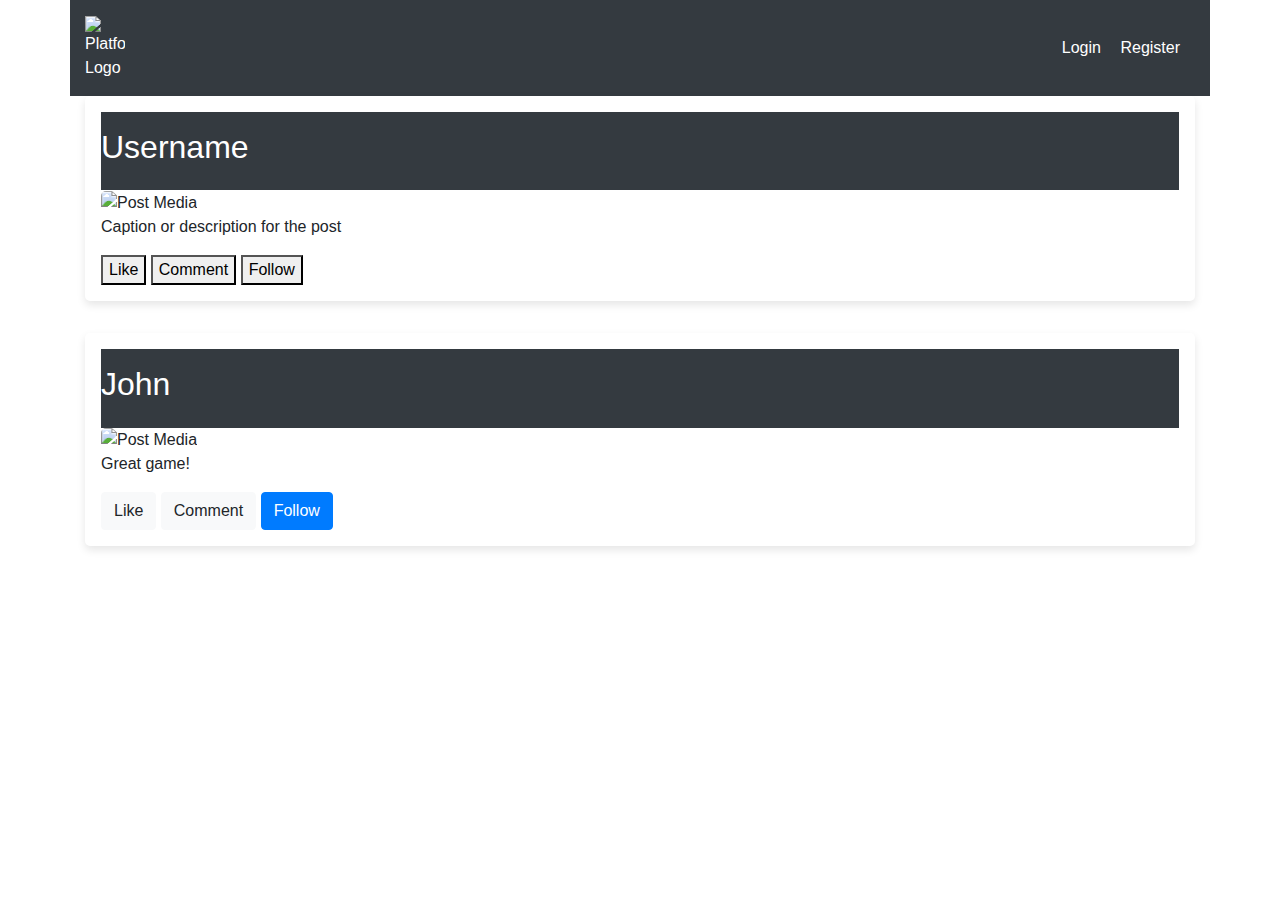
==== frontend/index.html @ 4f9e3a40 "first commit" ====
<!DOCTYPE html>
<html lang="en">

<head>
    <meta charset="UTF-8">
    <meta name="viewport" content="width=device-width, initial-scale=1.0">
    <title>Sports Media Platform</title>
    <link rel="stylesheet" href="css/styles.css">
    <link rel="stylesheet" href="https://maxcdn.bootstrapcdn.com/bootstrap/4.5.2/css/bootstrap.min.css">
    <script src="https://ajax.googleapis.com/ajax/libs/jquery/3.5.1/jquery.min.js"></script>
    <script src="https://cdnjs.cloudflare.com/ajax/libs/popper.js/1.16.0/umd/popper.min.js"></script>
    <script src="https://maxcdn.bootstrapcdn.com/bootstrap/4.5.2/js/bootstrap.min.js"></script>
</head>

<body>

<header class="container d-flex justify-content-between align-items-center">
    <img src="assets/logo.png" alt="Platform Logo">
    <nav>
        <a href="login.html">Login</a>
        <a href="register.html">Register</a>
    </nav>
</header>

<main>
    <!-- This section can be populated dynamically using JS to fetch and display posts -->
    <section id="posts-feed" class="container">
        <!-- Example post structure -->
        <article class="post">
            <header>
                <h2>Username</h2>
            </header>
            <img src="link_to_image_or_video_thumbnail" alt="Post Media">
            <p>Caption or description for the post</p>
            <footer>
                <button>Like</button>
                <button>Comment</button>
                <button>Follow</button>
            </footer>
        </article>
        <!-- Repeat for other posts -->
    </section>
</main>

<script src="js/app.js"></script>
</body>
</html>
---- frontend/css/styles.css ----
body {
    background-color: #f9f9f9;
}

header {
    background-color: #343a40; /* Bootstrap's dark grey */
    color: white;
    padding: 1rem 0;
}

header img {
    width: 40px;
    margin-right: 1rem;
}

nav a {
    color: white;
    margin-right: 15px;
}

.post {
    background-color: white;
    border-radius: 5px;
    margin-bottom: 2rem;
    padding: 1rem;
    box-shadow: 0 4px 8px rgba(0, 0, 0, 0.1);
}

.post img {
    max-width: 100%;
    border-radius: 5px;
}

form {
    max-width: 400px;
    margin: 2rem auto;
    padding: 2rem;
    background-color: white;
    border-radius: 5px;
    box-shadow: 0 4px 8px rgba(0, 0, 0, 0.1);
}
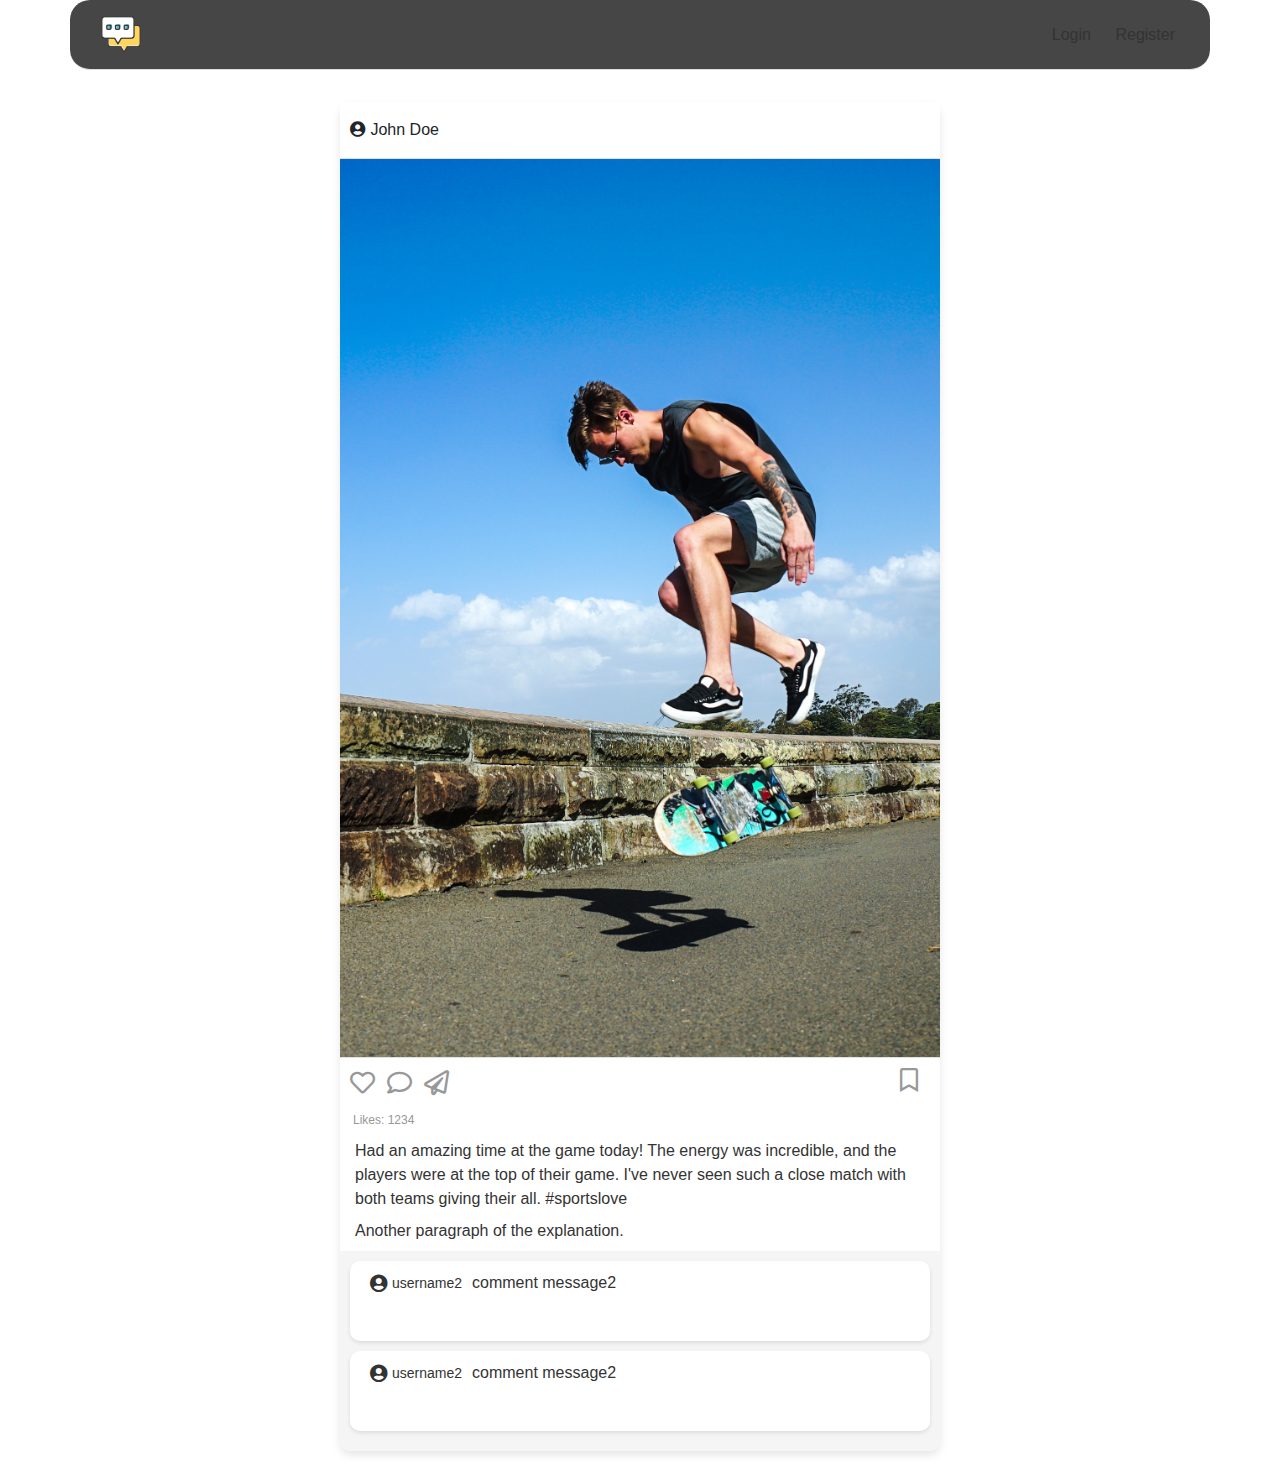
==== commit dc138ce9: "logo and design get better" ====
--- a/frontend/index.html
+++ b/frontend/index.html
@@ -7,6 +7,7 @@
     <title>Sports Media Platform</title>
     <link rel="stylesheet" href="css/styles.css">
     <link rel="stylesheet" href="https://maxcdn.bootstrapcdn.com/bootstrap/4.5.2/css/bootstrap.min.css">
+    <link rel="stylesheet" href="https://cdnjs.cloudflare.com/ajax/libs/font-awesome/5.15.3/css/all.min.css">
     <script src="https://ajax.googleapis.com/ajax/libs/jquery/3.5.1/jquery.min.js"></script>
     <script src="https://cdnjs.cloudflare.com/ajax/libs/popper.js/1.16.0/umd/popper.min.js"></script>
     <script src="https://maxcdn.bootstrapcdn.com/bootstrap/4.5.2/js/bootstrap.min.js"></script>
@@ -14,34 +15,67 @@
 
 <body>
 
-<header class="container d-flex justify-content-between align-items-center">
-    <img src="assets/logo.png" alt="Platform Logo">
-    <nav>
-        <a href="login.html">Login</a>
-        <a href="register.html">Register</a>
-    </nav>
-</header>
+    <header class="navigator container d-flex justify-content-between align-items-center py-3">
+        <img src="assets/logo.png" alt="Platform Logo" class="img-fluid">
+        <nav>
+            <a href="login.html">Login</a>
+            <a href="register.html">Register</a>
+        </nav>
+    </header>   
+    
 
 <main>
-    <!-- This section can be populated dynamically using JS to fetch and display posts -->
+    <!-- This section can be populated dynamically using JS -->
     <section id="posts-feed" class="container">
-        <!-- Example post structure -->
+        <!-- Sample Post -->
         <article class="post">
-            <header>
-                <h2>Username</h2>
+            <header class="post-header d-flex justify-content-start align-items-center">
+                <div class="user-info">
+                    <i class="fa fa-user-circle"></i>
+                    John Doe
+                </div>
             </header>
-            <img src="link_to_image_or_video_thumbnail" alt="Post Media">
-            <p>Caption or description for the post</p>
-            <footer>
-                <button>Like</button>
-                <button>Comment</button>
-                <button>Follow</button>
-            </footer>
-        </article>
-        <!-- Repeat for other posts -->
+            <div class="post-content">
+                <img src="assets/post1.jpg" alt="Post Media">
+                <div class="post-icons">
+                    <div class="left-icons">
+                        <i class="far fa-heart"></i>
+                        <i class="far fa-comment"></i>
+                        <i class="far fa-paper-plane"></i>
+                    </div>
+                    <div class="right-icon">
+                        <i class="far fa-bookmark"></i>
+                    </div>
+                </div>
+                <p class="likes-count">Likes: 1234</p>
+                <div class="post-description">
+                    <p>Had an amazing time at the game today! The energy was incredible, and the players were at the top of their game. I've never seen such a close match with both teams giving their all. #sportslove</p>
+                    <p>Another paragraph of the explanation.</p>
+                </div>
+                <div class="post-comments">
+                    <div class="comment-box">                    
+                        <div class="comment">
+                            <div class="user-info">
+                                <i class="fa fa-user-circle"></i>
+                                <p>username2</p>
+                            </div>
+                            <p>comment message2</p>
+                        </div>
+                    </div>
+                    <div class="comment-box">                    
+                        <div class="comment">
+                            <div class="user-info">
+                                <i class="fa fa-user-circle"></i>
+                                <p>username2</p>
+                            </div>
+                            <p>comment message2</p>
+                        </div>
+                    </div>
+                </div>
+            </div>
+        </article>  
     </section>
 </main>
 
-<script src="js/app.js"></script>
 </body>
 </html>
--- a/frontend/css/styles.css
+++ b/frontend/css/styles.css
@@ -1,41 +1,149 @@
+/* Updated styles */
 body {
-    background-color: #f9f9f9;
+    background-color: #f0f0f0;
+    font-family: 'Arial', sans-serif;
 }
 
-header {
-    background-color: #343a40; /* Bootstrap's dark grey */
-    color: white;
+.navigator {
+    background-color: #464646;
     padding: 1rem 0;
+    border-radius: 20px;
+    border-bottom: 1px solid #e0e0e0;
+    display: flex;
+    justify-content: space-between;
+    align-items: center;
+}
+
+.post-header {
+    background-color: #ffffff;
+    padding: 1rem 0;
+    border-bottom: 1px solid #e0e0e0;
+    display: flex;
+    justify-content: space-between;
+    align-items: center;
+}
+
+.user-info{
+    padding-left: 10px;
 }
 
 header img {
     width: 40px;
-    margin-right: 1rem;
+    margin: 0 1rem;
 }
 
 nav a {
-    color: white;
-    margin-right: 15px;
+    color: #333;
+    margin-right: 20px;
+    text-decoration: none;
+}
+
+nav a:hover {
+    text-decoration: underline;
 }
 
 .post {
     background-color: white;
-    border-radius: 5px;
-    margin-bottom: 2rem;
-    padding: 1rem;
+    border-radius: 10px;
     box-shadow: 0 4px 8px rgba(0, 0, 0, 0.1);
+    max-width: 600px;
+    margin: 2rem auto;
+    position: relative;
 }
 
 .post img {
-    max-width: 100%;
-    border-radius: 5px;
+    width: 100%;    
+    border-radius: 0;
+    display: block;
 }
 
-form {
-    max-width: 400px;
-    margin: 2rem auto;
-    padding: 2rem;
+.post-icons {
+    display: flex;
+    justify-content: space-between;
+    align-items: center;
+    padding: 10px;
+    background-color: #ffffff;
+    border-top: 1px solid #e0e0e0;
+}
+
+.post-icons .left-icons {
+    display: flex;
+    align-items: center;
+}
+
+.post-icons i {
+    font-size: 25px;
+    margin-right: 12px;
+    color: #989898;    
+    cursor: pointer;
+}
+
+.post-icons .right-icon i {
+    font-size: 24px;
+    cursor: pointer;
+}
+
+.likes-count {
+    margin: 5px 0px 10px 13px ;
+    color: #979797;
+    font-size: 12px;
+}
+
+.post-description {
+    padding: 0 15px;
+    color: #333;
+}
+
+.post-description p {
+    margin-bottom: 8px;
+}
+
+.post-comments {
+    background-color: #f5f5f5;
+    border-radius: 0 0 10px 10px;
+    padding: 10px;
+}
+
+.comment-box {
     background-color: white;
-    border-radius: 5px;
-    box-shadow: 0 4px 8px rgba(0, 0, 0, 0.1);
+    min-height: 80px;
+    border-radius: 10px;
+    padding: 10px;
+    margin-bottom: 10px;
+    box-shadow: 0 2px 4px rgba(0, 0, 0, 0.1);
 }
+
+.comment {
+    display: flex;
+    align-items: center;
+    margin-bottom: 10px;
+}
+
+.comment i {
+    font-size: 20px;
+    margin-right: 10px;
+}
+
+.comment .user-info {
+    display: flex;
+    align-items: center;
+    margin-right: 10px;
+}
+
+.comment .user-info i {
+    font-size: 18px;
+    margin-right: 5px;
+    color: #333;
+}
+
+.comment .user-info p {
+    margin: 0;
+    font-size: 14px;
+    color: #333;
+}
+
+.comment p {
+    margin: 0;
+    font-size: 16px;
+    color: #333;
+}
